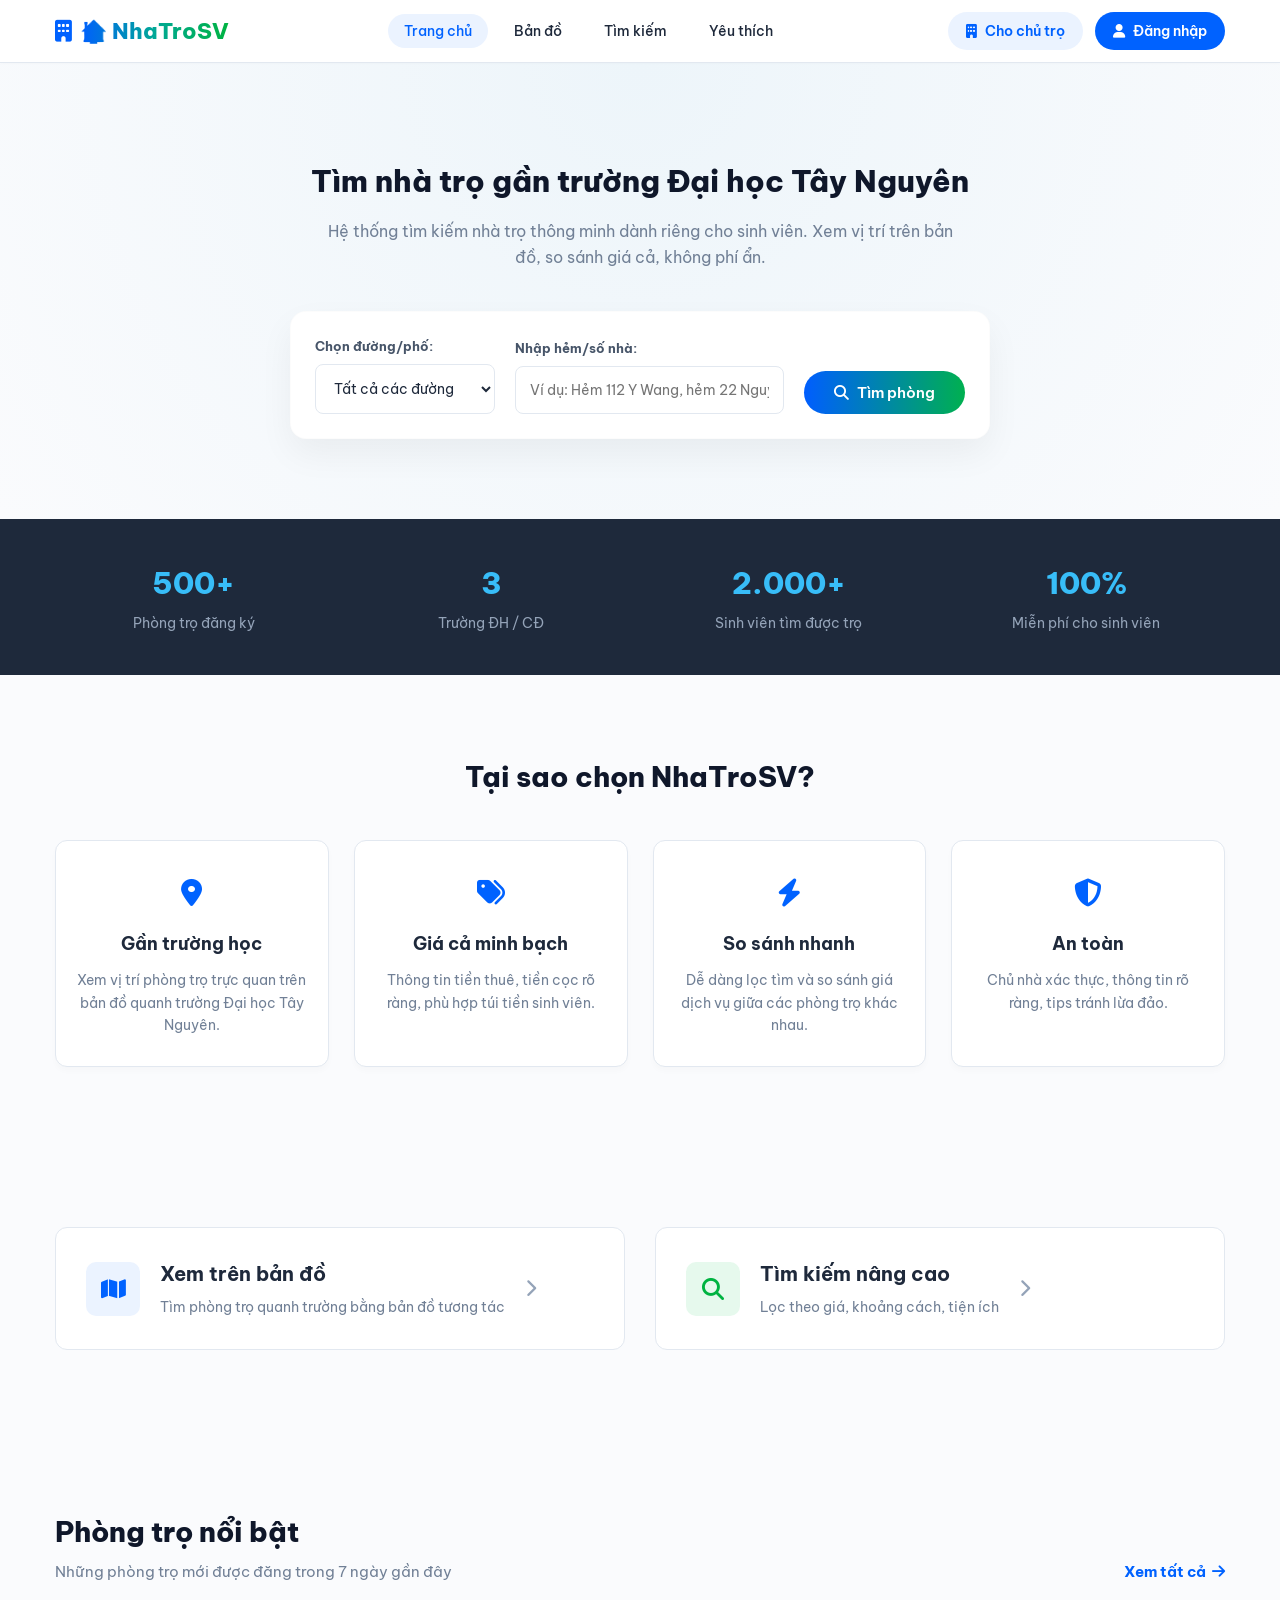
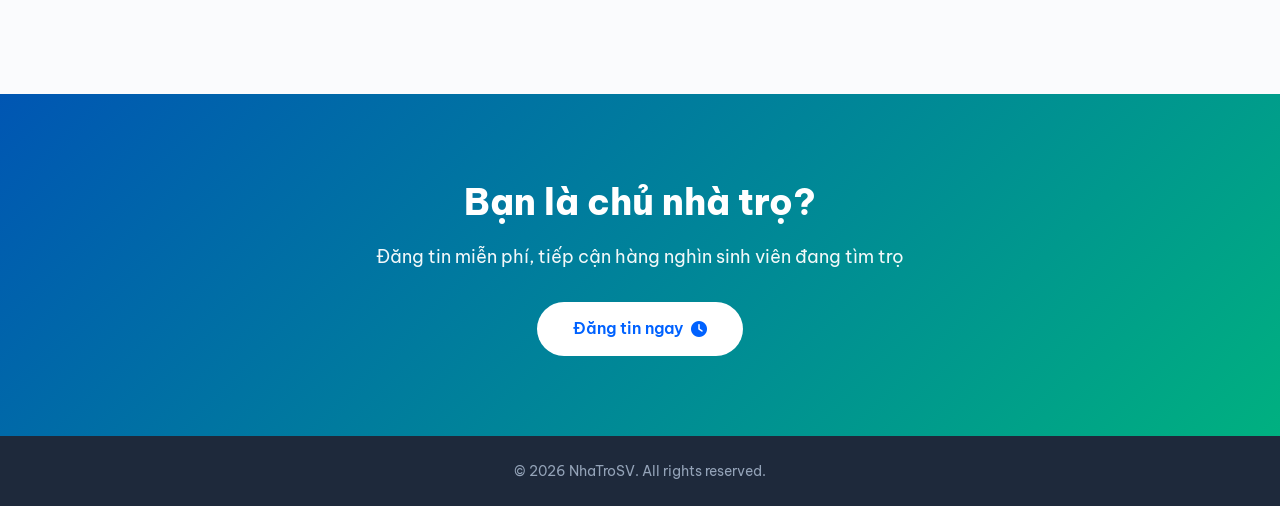
==== index.html @ 42c09016 "dua code thunghiem len github" ====
<!DOCTYPE html>
<html lang="vi">
<head>
    <meta charset="UTF-8">
    <meta name="viewport" content="width=device-width, initial-scale=1.0">
    <title>NhaTroSV - Đại học Tây Nguyên</title>
    
    <!-- Fonts & Icons -->
    <link href="https://fonts.googleapis.com/css2?family=Be+Vietnam+Pro:wght@400;500;600;700&display=swap" rel="stylesheet">
    <link rel="stylesheet" href="https://cdnjs.cloudflare.com/ajax/libs/font-awesome/6.4.0/css/all.min.css">
    
    <!-- CSS -->
    <link rel="stylesheet" href="css/style.css">
    <link rel="stylesheet" href="css/components.css">
    <link rel="stylesheet" href="css/base.css">
    <link rel="stylesheet" href="css/layout.css">
    <link rel="stylesheet" href="css/pages.css">
    
    <!-- jQuery -->
    <script src="js/jquery-4.0.0.min.js"></script>
    
    <!-- JS -->
    <script src="js/common.js"></script>
    <script src="js/index.js"></script>
</head>
<body>
    <!-- ==================== HEADER ==================== -->
    <header class="dau-trang">
        <div class="khung-chua">
            <nav class="thanh-dieu-huong">
                <!-- Logo -->
                <a href="index.html" class="logo">
                    <i class="fas fa-building"></i>
                    <span class="chu-chuyen-sac" >🏠 NhaTroSV</span>
                </a>
                
                <!-- Menu -->
                <ul class="menu">
                    <li><a href="index.html" class="menu__link active">Trang chủ</a></li>
                    <li><a href="ban-do.html" class="menu__link">Bản đồ</a></li>
                    <li><a href="tim-kiem.html" class="menu__link">Tìm kiếm</a></li>
                    <li><a href="yeu-thich.html" class="menu__link">Yêu thích</a></li>
                </ul>
                
                <!-- Actions -->
                <div class="hanh-dong">
                    <a href="chu-tro.html" class="btn btn--landlord">
                        <i class="fas fa-building"></i> Cho chủ trọ
                    </a>
                    <a href="dang-nhap.html" class="btn btn--login">
                        <i class="fas fa-user"></i> Đăng nhập
                    </a>
                </div>
                
                <!-- Mobile toggle -->
                <button class="nut-menu">
                    <i class="fas fa-bars"></i>
                </button>
            </nav>
        </div>
    </header>

    <!-- ==================== HERO SECTION ==================== -->
    <section class="vung-dau">
        <!-- Lớp phủ tạo độ trong suốt -->
        <div class="vung-dau__nen"></div>
        <div class="vung-dau__lua-chon"></div>
        
        <div class="khung-chua">
            <div class="noi-dung-chinh">
                <h1 class="tieu-de-chinh" >Tìm nhà trọ gần trường Đại học Tây Nguyên</h1>
                <p class="mo-ta-chinh"  >Hệ thống tìm kiếm nhà trọ thông minh dành riêng cho sinh viên. Xem vị trí trên bản đồ, so sánh giá cả, không phí ẩn.</p>
                
                <!-- Ô tìm kiếm nhanh -->
                <div class="tim-kiem-nhanh">
                    <div class="truong-input">
                        <label class="nhan-input">Chọn đường/phố:</label>
                        <select id="chon-duong" class="input-select">
                            <option value="all">Tất cả các đường</option>
                            <option value="Y Wang">Đường Y Wang</option>
                            <option value="Lê Duẩn">Đường Lê Duẩn</option>
                            <option value="Giải Phóng">Đường Giải Phóng</option>
                            <option value="Mai Thị Lựu">Đường Mai Thị Lựu</option>
                            <option value="Nguyễn An Ninh">Đường Nguyễn An Ninh</option>
                        </select>
                    </div>
                    
                    <div class="truong-input truong-input--rong">
                        <label class="nhan-input">Nhập hẻm/số nhà:</label>
                        <input type="text" id="nhap-hem" class="input-text" placeholder="Ví dụ: Hẻm 112 Y Wang, hẻm 22 Nguyễn An Ninh...">
                    </div>
                    
                    <button id="btn-tim" class="btn btn--chinh btn--tim">
                        <i class="fas fa-search"></i> Tìm phòng
                    </button>
                </div>
            </div>
        </div>
    </section>

    <!-- ==================== THỐNG KÊ ==================== -->
    <section class="thong-ke">
        <div class="khung-chua">
            <div class="luoi-thong-ke">
                <div class="muc-thong-ke">
                    <div class="so-lieu">500+</div>
                    <div class="chu-thich">Phòng trọ đăng ký</div>
                </div>
                <div class="muc-thong-ke">
                    <div class="so-lieu">3</div>
                    <div class="chu-thich">Trường ĐH / CĐ</div>
                </div>
                <div class="muc-thong-ke">
                    <div class="so-lieu">2.000+</div>
                    <div class="chu-thich">Sinh viên tìm được trọ</div>
                </div>
                <div class="muc-thong-ke">
                    <div class="so-lieu">100%</div>
                    <div class="chu-thich">Miễn phí cho sinh viên</div>
                </div>
            </div>
        </div>
    </section>

    <!-- ==================== TÍNH NĂNG ==================== -->
    <section class="tinh-nang">
        <div class="khung-chua">
            <h2 class="tieu-de-phan" class="chu-chuyen-sac" >Tại sao chọn NhaTroSV?</h2>
            
            <div class="luoi-tinh-nang">
                <div class="the-tinh-nang">
                    <div class="icon-tinh-nang">
                        <i class="fas fa-map-marker-alt"></i>
                    </div>
                    <h3 class="tieude-tinh-nang">Gần trường học</h3>
                    <p class="mota-tinh-nang">Xem vị trí phòng trọ trực quan trên bản đồ quanh trường Đại học Tây Nguyên.</p>
                </div>
                
                <div class="the-tinh-nang">
                    <div class="icon-tinh-nang">
                        <i class="fas fa-tags"></i>
                    </div>
                    <h3 class="tieude-tinh-nang">Giá cả minh bạch</h3>
                    <p class="mota-tinh-nang">Thông tin tiền thuê, tiền cọc rõ ràng, phù hợp túi tiền sinh viên.</p>
                </div>
                
                <div class="the-tinh-nang">
                    <div class="icon-tinh-nang">
                        <i class="fas fa-bolt"></i>
                    </div>
                    <h3 class="tieude-tinh-nang">So sánh nhanh</h3>
                    <p class="mota-tinh-nang">Dễ dàng lọc tìm và so sánh giá dịch vụ giữa các phòng trọ khác nhau.</p>
                </div>
                
                <div class="the-tinh-nang">
                    <div class="icon-tinh-nang">
                        <i class="fas fa-shield-alt"></i>
                    </div>
                    <h3 class="tieude-tinh-nang">An toàn</h3>
                    <p class="mota-tinh-nang">Chủ nhà xác thực, thông tin rõ ràng, tips tránh lừa đảo.</p>
                </div>
            </div>
        </div>
    </section>

    <!-- ==================== HÀNH ĐỘNG NHANH ==================== -->
    <section class="hanh-dong-nhanh">
        <div class="khung-chua">
            <div class="luoi-hanh-dong">
                <a href="ban-do.html" class="the-hanh-dong">
                    <div class="icon-hanh-dong icon-hanh-dong--xanh">
                        <i class="fas fa-map"></i>
                    </div>
                    <div class="noidung-hanh-dong">
                        <h3>Xem trên bản đồ</h3>
                        <p>Tìm phòng trọ quanh trường bằng bản đồ tương tác</p>
                    </div>
                    <i class="fas fa-chevron-right mui-ten"></i>
                </a>
                
                <a href="tim-kiem.html" class="the-hanh-dong">
                    <div class="icon-hanh-dong icon-hanh-dong--luc">
                        <i class="fas fa-search"></i>
                    </div>
                    <div class="noidung-hanh-dong">
                        <h3>Tìm kiếm nâng cao</h3>
                        <p>Lọc theo giá, khoảng cách, tiện ích</p>
                    </div>
                    <i class="fas fa-chevron-right mui-ten"></i>
                </a>
            </div>
        </div>
    </section>

    <!-- ==================== TRỌ MỚI XUẤT HIỆN ==================== -->
    <section class="tro-moi">
        <div class="khung-chua">
            <div class="tieu-de-vung">
                <div class="ben-trai">
                    <h2 class="tieu-de-phan" class="chu-chuyen-sac">Phòng trọ nổi bật</h2>
                    <p class="mo-ta-phan">Những phòng trọ mới được đăng trong 7 ngày gần đây</p>
                </div>
                <a href="search.html" class="xem-tat-ca">Xem tất cả <i class="fas fa-arrow-right"></i></a>
            </div>
            
            <!-- Thùng chứa danh sách phòng - sẽ được render bằng JS -->
            <div id="danh-sach-tro" class="luoi-phong"></div>
        </div>
    </section>

    <!-- ==================== CTA ==================== -->
    <section class="goi-y">
        <div class="khung-chua">
            <div class="noi-dung-goi-y">
                <h2 class="tieu-de-goi-y" class="chu-chuyen-sac">Bạn là chủ nhà trọ?</h2>
                <p class="mo-ta-goi-y">Đăng tin miễn phí, tiếp cận hàng nghìn sinh viên đang tìm trọ</p>
                <a href="chu-tro.html" class="btn btn--goi-y">
                    Đăng tin ngay <i class="fas fa-clock"></i>
                </a>
            </div>
        </div>
    </section>

    <!-- ==================== FOOTER ==================== -->
    <footer class="chan-trang">
        <div class="khung-chua">
            <p>&copy; 2026 NhaTroSV. All rights reserved.</p>
        </div>
    </footer>
</body>
</html>
---- css/components.css ----
/* Buttons */
.btn {
  display: inline-flex;
  align-items: center;
  justify-content: center;
  gap: 8px;
  padding: 8px 18px;
  border-radius: 20px; /* Bo góc tròn hẳn theo mẫu */
  font-size: 14px;
  font-weight: 600;
  text-decoration: none;
  border: none;
  cursor: pointer;
  transition: all 0.2s;
}

.btn--landlord {
  background-color: #ebf3ff;
  color: var(--mau-chu-dao);
}

.btn--landlord:hover {
  background-color: #d6e7ff;
}

.btn--login {
  background-color: var(--mau-chu-dao);
  color: var(--nen-trang);
}

.btn--login:hover {
  background-color: var(--mau-chu-dao-hover);
}

/* Nút tìm trọ dải màu Gradient */
.btn--tim {
  background: var(--chuyen-sac-nut);
  color: var(--nen-trang);
  border-radius: 30px;
  padding: 12px 30px;
  font-size: 15px;
}

/* Feature Cards */
.the-tinh-nang {
  background-color: var(--nen-trang);
  padding: 30px 20px;
  border-radius: 12px;
  box-shadow: 0 4px 6px rgba(0, 0, 0, 0.02);
  border: 1px solid var(--mau-vien);
  text-align: center;
}

.icon-tinh-nang {
  font-size: 28px;
  color: var(--mau-chu-dao);
  margin-bottom: 15px;
}

.tieude-tinh-nang {
  font-size: 18px;
  font-weight: 700;
  margin-bottom: 10px;
}

.mota-tinh-nang {
  font-size: 14px;
  color: var(--mau-chu-phu);
}

/* Action Cards */
.the-hanh-dong {
  background-color: var(--nen-trang);
  border-radius: 12px;
  padding: 30px;
  text-decoration: none;
  color: var(--mau-chu-text);
  border: 1px solid var(--mau-vien);
  display: flex;
  align-items: center;
  gap: 20px;
  transition: transform 0.2s, box-shadow 0.2s;
}

.the-hanh-dong:hover {
  transform: translateY(-2px);
  box-shadow: 0 10px 20px rgba(0, 0, 0, 0.04);
}

.icon-hanh-dong {
  width: 54px;
  height: 54px;
  border-radius: 10px;
  display: flex;
  align-items: center;
  justify-content: center;
  font-size: 22px;
}

.icon-hanh-dong--xanh {
  background-color: #ebf3ff;
  color: var(--mau-chu-dao);
}

.icon-hanh-dong--luc {
  background-color: #e6f9ed;
  color: var(--mau-xanh-la);
}

.noidung-hanh-dong h3 {
  font-size: 20px;
  font-weight: 700;
  margin-bottom: 6px;
}

.noidung-hanh-dong p {
  font-size: 14px;
  color: var(--mau-chu-phu);
}

.mui-ten {
  color: #94a3b8;
  font-size: 18px;
}

/* ==================== CARD PHÒNG TRỌ ĐÚNG MẪU 100% ==================== */
.card-phong {
  background-color: var(--nen-trang);
  border: 1px solid var(--mau-vien);
  border-radius: 12px;
  overflow: hidden;
  position: relative;
  box-shadow: 0 4px 10px rgba(0, 0, 0, 0.02);
}

.card-phong__khung-anh {
  position: relative;
  height: 200px;
  background-color: #e2e8f0;
}

.card-phong__anh-nen {
  width: 100%;
  height: 100%;
  object-fit: cover;
}

.card-phong__nhan {
  position: absolute;
  top: 12px;
  left: 12px;
  background-color: #00c853;
  color: white;
  padding: 4px 10px;
  border-radius: 20px;
  font-size: 11px;
  font-weight: bold;
}

.card-phong__yeu-thich {
  position: absolute;
  top: 12px;
  right: 12px;
  width: 36px;
  height: 36px;
  background: white;
  border-radius: 50%;
  display: flex;
  align-items: center;
  justify-content: center;
  border: none;
  cursor: pointer;
  box-shadow: 0 2px 4px rgba(0,0,0,0.1);
  color: #a0aec0;
}

.card-phong__yeu-thich:hover {
  color: #e53e3e;
}

.card-phong__noi-dung {
  padding: 20px;
}

.card-phong__dong-dau {
  display: flex;
  justify-content: space-between;
  align-items: flex-start;
  margin-bottom: 8px;
}

.card-phong__tieu-de {
  font-size: 16px;
  font-weight: 700;
  color: var(--mau-chu-text);
  flex: 1;
  white-space: nowrap;
  overflow: hidden;
  text-overflow: ellipsis;
}

.card-phong__danh-gia {
  color: #f59e0b;
  font-weight: bold;
  font-size: 14px;
  margin-left: 10px;
}

.card-phong__dia-chi {
  font-size: 13px;
  color: var(--mau-chu-phu);
  margin-bottom: 12px;
}

.card-phong__thông-so {
  display: flex;
  gap: 15px;
  font-size: 13px;
  color: var(--mau-chu-phu);
  margin-bottom: 15px;
}

.card-phong__vach-ngan {
  border: none;
  border-top: 1px solid #edf2f7;
  margin-bottom: 15px;
}

.card-phong__dong-gia {
  display: flex;
  justify-content: space-between;
  align-items: center;
  margin-bottom: 5px;
}

.card-phong__nhan-gia {
  font-size: 13px;
  color: var(--mau-chu-phu);
}

.card-phong__so-tien {
  font-size: 18px;
  font-weight: bold;
  color: var(--mau-chu-dao);
}

.card-phong__uoc-tinh {
  display: flex;
  justify-content: space-between;
  font-size: 12px;
  color: var(--mau-chu-phu);
}
---- css/base.css ----
:root {
  --mau-chu-dao: #0062ff;
  --mau-xanh-la: #00b341;
  --mau-chu-text: #1e293b;
  --mau-chu-phu: #718096;
  --nen-nhap: #f8fafc;
  --nen-trang: #ffffff;
  --mau-vien: #e2e8f0;
  /* Dải màu chuyển sắc giống mockup */
  --chuyen-sac-nut: linear-gradient(to right, #005eff, #00b050);
  --chuyen-sac-cta: linear-gradient(135deg, #0056b3, #00b080);
}

* {
  box-sizing: border-box;
  margin: 0;
  padding: 0;
  font-family: 'Be Vietnam Pro', sans-serif;
}

body {
  background-color: #fafbfd;
  color: var(--mau-chu-text);
  line-height: 1.6;
}
---- css/layout.css ----
.khung-chua {
  width: 100%;
  max-width: 1200px;
  margin: 0 auto;
  padding: 0 15px;
}

/* Header */
.dau-trang {
  background-color: var(--nen-trang);
  box-shadow: 0 1px 3px rgba(0, 0, 0, 0.02);
  border-bottom: 1px solid var(--mau-vien);
  position: sticky;
  top: 0;
  z-index: 1000;
}

.thanh-dieu-huong {
  display: flex;
  justify-content: space-between;
  align-items: center;
  padding: 12px 0;
}

.thanh-dieu-huong .logo {
  display: flex;
  align-items: center;
  gap: 8px;
  font-size: 22px;
  font-weight: 700;
  color: var(--mau-chu-dao);
  text-decoration: none;
}

.menu {
  display: flex;
  list-style: none;
  gap: 10px;
  align-items: center;
}

.menu__link {
  text-decoration: none;
  color: var(--mau-chu-text);
  font-size: 14px;
  font-weight: 500;
  padding: 8px 16px;
  border-radius: 20px;
  transition: all 0.2s;
}

.menu__link:hover {
  color: var(--mau-chu-dao);
}

/* Tab đang hoạt động giống ảnh mẫu (màu xanh dương nhạt) */
.menu__link.active {
  background-color: #ebf3ff;
  color: var(--mau-chu-dao);
}

.hanh-dong {
  display: flex;
  gap: 12px;
}

.nut-menu {
  display: none;
  background: none;
  border: none;
  font-size: 20px;
  cursor: pointer;
}

/* Footer */
.chan-trang {
  background-color: #1e293b;
  color: #94a3b8;
  padding: 24px 0;
  text-align: center;
  font-size: 14px;
}
---- css/pages.css ----
/* Vùng đầu (Hero) */
.vung-dau {
  background: radial-gradient(circle at top, #edf5fa 0%, #fafbfd 100%);
  padding: 100px 0 80px 0;
  text-align: center;
}

.tieu-de-chinh {
  font-size: 30px; /* Tăng kích thước chữ tiêu đề lớn */
  font-weight: 800;
  color: #0f172a;
  margin-bottom: 20px;
  line-height: 1.2;
}

/* Hiệu ứng chuyển sắc cho chữ giống hệt mockup */
.chu-chuyen-sac {
  background: linear-gradient(to right, #005eff, #00a896, #00b341);
  -webkit-background-clip: text;
  -webkit-text-fill-color: transparent;
  font-weight: 800;
}

.mo-ta-chinh {
  font-size: 16px;
  color: var(--mau-chu-phu);
  max-width: 650px;
  margin: 0 auto 40px auto;
}

/* Khung tìm kiếm nhanh cao cấp */
.tim-kiem-nhanh {
  background-color: var(--nen-trang);
  padding: 24px;
  border-radius: 16px;
  box-shadow: 0 15px 35px rgba(0, 0, 0, 0.05); /* Tạo bóng đổ sâu và mềm */
  max-width: 700px;
  margin: 0 auto;
  display: flex;
  align-items: flex-end;
  gap: 20px;
  border: 1px solid rgba(0, 0, 0, 0.01);
}

.truong-input {
  flex: 1;
  text-align: left;
}

.truong-input--rong {
  flex: 1.5;
}

.nhan-input {
  font-size: 13px;
  font-weight: 700;
  color: #475569;
  display: block;
  margin-bottom: 8px;
}

.input-select, .input-text {
  width: 100%;
  padding: 14px;
  border: 1px solid var(--mau-vien);
  border-radius: 8px;
  font-size: 14px;
  background-color: var(--nen-trang);
  outline: none;
  color: var(--mau-chu-text);
  transition: border-color 0.2s;
}

.input-select:focus, .input-text:focus {
  border-color: var(--mau-chu-dao);
}

/* Thống kê */
.thong-ke {
  background-color: #1e293b;
  color: var(--nen-trang);
  padding: 40px 0;
}

.luoi-thong-ke {
  display: grid;
  grid-template-columns: repeat(4, 1fr);
  gap: 20px;
  text-align: center;
}

.so-lieu {
  font-size: 30px;
  font-weight: 800;
  color: #38bdf8;
  margin-bottom: 5px;
}

.chu-thich {
  font-size: 14px;
  color: #94a3b8;
}

/* Các vùng lưới */
.tinh-nang, .hanh-dong-nhanh, .tro-moi {
  padding: 80px 0;
}

.tieu-de-phan {
  font-size: 28px;
  font-weight: 800;
  text-align: center;
  margin-bottom: 40px;
  color: #0f172a;
}

.luoi-tinh-nang {
  display: grid;
  grid-template-columns: repeat(4, 1fr);
  gap: 25px;
}

.luoi-hanh-dong {
  display: grid;
  grid-template-columns: 1fr 1fr;
  gap: 30px;
}

.luoi-phong {
  display: grid;
  grid-template-columns: repeat(3, 1fr);
  gap: 25px;
}

.tieu-de-vung {
  display: flex;
  justify-content: space-between;
  align-items: flex-end;
  margin-bottom: 30px;
}

.tieu-de-vung .tieu-de-phan {
  text-align: left;
  margin-bottom: 5px;
}

.mo-ta-phan {
  font-size: 15px;
  color: var(--mau-chu-phu);
}

.xem-tat-ca {
  text-decoration: none;
  color: var(--mau-chu-dao);
  font-weight: 700;
  font-size: 15px;
  display: flex;
  align-items: center;
  gap: 6px;
}

/* CTA chủ trọ */
.goi-y {
  background: var(--chuyen-sac-cta);
  color: var(--nen-trang);
  padding: 80px 0;
  text-align: center;
}

.tieu-de-goi-y {
  font-size: 36px;
  font-weight: 800;
  margin-bottom: 12px;
}

.mo-ta-goi-y {
  font-size: 18px;
  margin-bottom: 30px;
  opacity: 0.95;
}

.btn--goi-y {
  background-color: var(--nen-trang);
  color: var(--mau-chu-dao);
  padding: 14px 36px;
  border-radius: 30px;
  font-size: 16px;
}

.btn--goi-y:hover {
  transform: scale(1.03);
}

/* ==================== VÙNG ĐĂNG NHẬP / ĐĂNG KÝ ==================== */

/* Khung chính */
.vung-dang-nhap {
    margin-top: 70px;
    flex: 1;
    display: flex;
    flex-direction: column;
    align-items: center;
    justify-content: center;
    padding: 40px 20px;
    background: #f9fafb;
    min-height: calc(100vh - 70px);
}

/* Logo giữa */
.logo-giua {
    display: flex;
    flex-direction: column;
    align-items: center;
    gap: 10px;
    margin-bottom: 25px;
}

.khung-logo {
    background: linear-gradient(135deg, #0284c7, #00917c);
    color: white;
    width: 60px;
    height: 60px;
    border-radius: 14px;
    display: flex;
    align-items: center;
    justify-content: center;
    font-size: 28px;
    box-shadow: 0 6px 12px rgba(0, 145, 124, 0.25);
}

.logo-giua h2 {
    font-size: 26px;
    color: #0f172a;
    font-weight: 800;
}

/* Thẻ form */
.the-form {
    background: #ffffff;
    width: 100%;
    max-width: 440px;
    padding: 40px;
    border-radius: 18px;
    box-shadow: 0 12px 32px rgba(0, 0, 0, 0.06);
    display: none; /* Ẩn mặc định */
}

.the-form.active {
    display: block;
    animation: hien-ra 0.4s ease;
}

@keyframes hien-ra {
    from {
        opacity: 0;
        transform: translateY(12px);
    }
    to {
        opacity: 1;
        transform: translateY(0);
    }
}

.the-form h3 {
    font-size: 28px;
    text-align: center;
    color: #1e293b;
    margin-bottom: 8px;
    font-weight: 800;
}

.mo-ta-form {
    text-align: center;
    color: #64748b;
    font-size: 15px;
    margin-bottom: 30px;
}

/* Nhóm input */
.nhom-input {
    margin-bottom: 18px;
}

.nhom-input label {
    display: block;
    font-size: 14px;
    font-weight: 600;
    color: #334155;
    margin-bottom: 8px;
}

/* Bao input bọc ngoài input */
.bao-input {
    position: relative;
    display: flex;
    align-items: center;
}

.icon-input {
    position: absolute;
    left: 14px;
    color: #94a3b8;
    font-size: 16px;
    z-index: 1;
}

.bao-input input {
    width: 100%;
    padding: 14px 14px 14px 44px;
    border: 1px solid #cbd5e1;
    border-radius: 10px;
    font-size: 15px;
    outline: none;
    transition: border-color 0.2s, box-shadow 0.2s;
    background: #ffffff;
}

.bao-input input:focus {
    border-color: #0284c7;
    box-shadow: 0 0 0 3px rgba(2, 132, 199, 0.1);
}

.bao-input input::placeholder {
    color: #94a3b8;
}

/* Nút bấm chính */
.nut-bam-chinh {
    width: 100%;
    padding: 14px;
    border: none;
    border-radius: 10px;
    font-size: 16px;
    font-weight: 700;
    color: white;
    cursor: pointer;
    transition: opacity 0.2s, transform 0.2s;
    margin-top: 8px;
    background: linear-gradient(to right, #0284c7, #00917c);
}

.nut-bam-chinh:hover {
    opacity: 0.92;
    transform: translateY(-1px);
}

/* Đường phân cách */
.duong-phan-cach {
    text-align: center;
    margin: 24px 0;
    position: relative;
}

.duong-phan-cach::before {
    content: "";
    position: absolute;
    top: 50%;
    left: 0;
    right: 0;
    height: 1px;
    background-color: #e2e8f0;
    z-index: 1;
}

.duong-phan-cach span {
    background-color: white;
    padding: 0 12px;
    font-size: 13px;
    color: #94a3b8;
    position: relative;
    z-index: 2;
}

/* Chuyển đổi */
.chuyen-dong {
    text-align: center;
    font-size: 14px;
    color: #64748b;
}

.chuyen-dong a {
    color: #0284c7;
    text-decoration: none;
    font-weight: 700;
}

.chuyen-dong a:hover {
    text-decoration: underline;
}

/* ==================== RESPONSIVE ==================== */
@media (max-width: 480px) {
    .the-form {
        padding: 30px 24px;
        border-radius: 16px;
    }
    
    .khung-logo {
        width: 54px;
        height: 54px;
        font-size: 24px;
    }
    
    .the-form h3 {
        font-size: 24px;
    }
    
    .logo-giua h2 {
        font-size: 22px;
    }
}
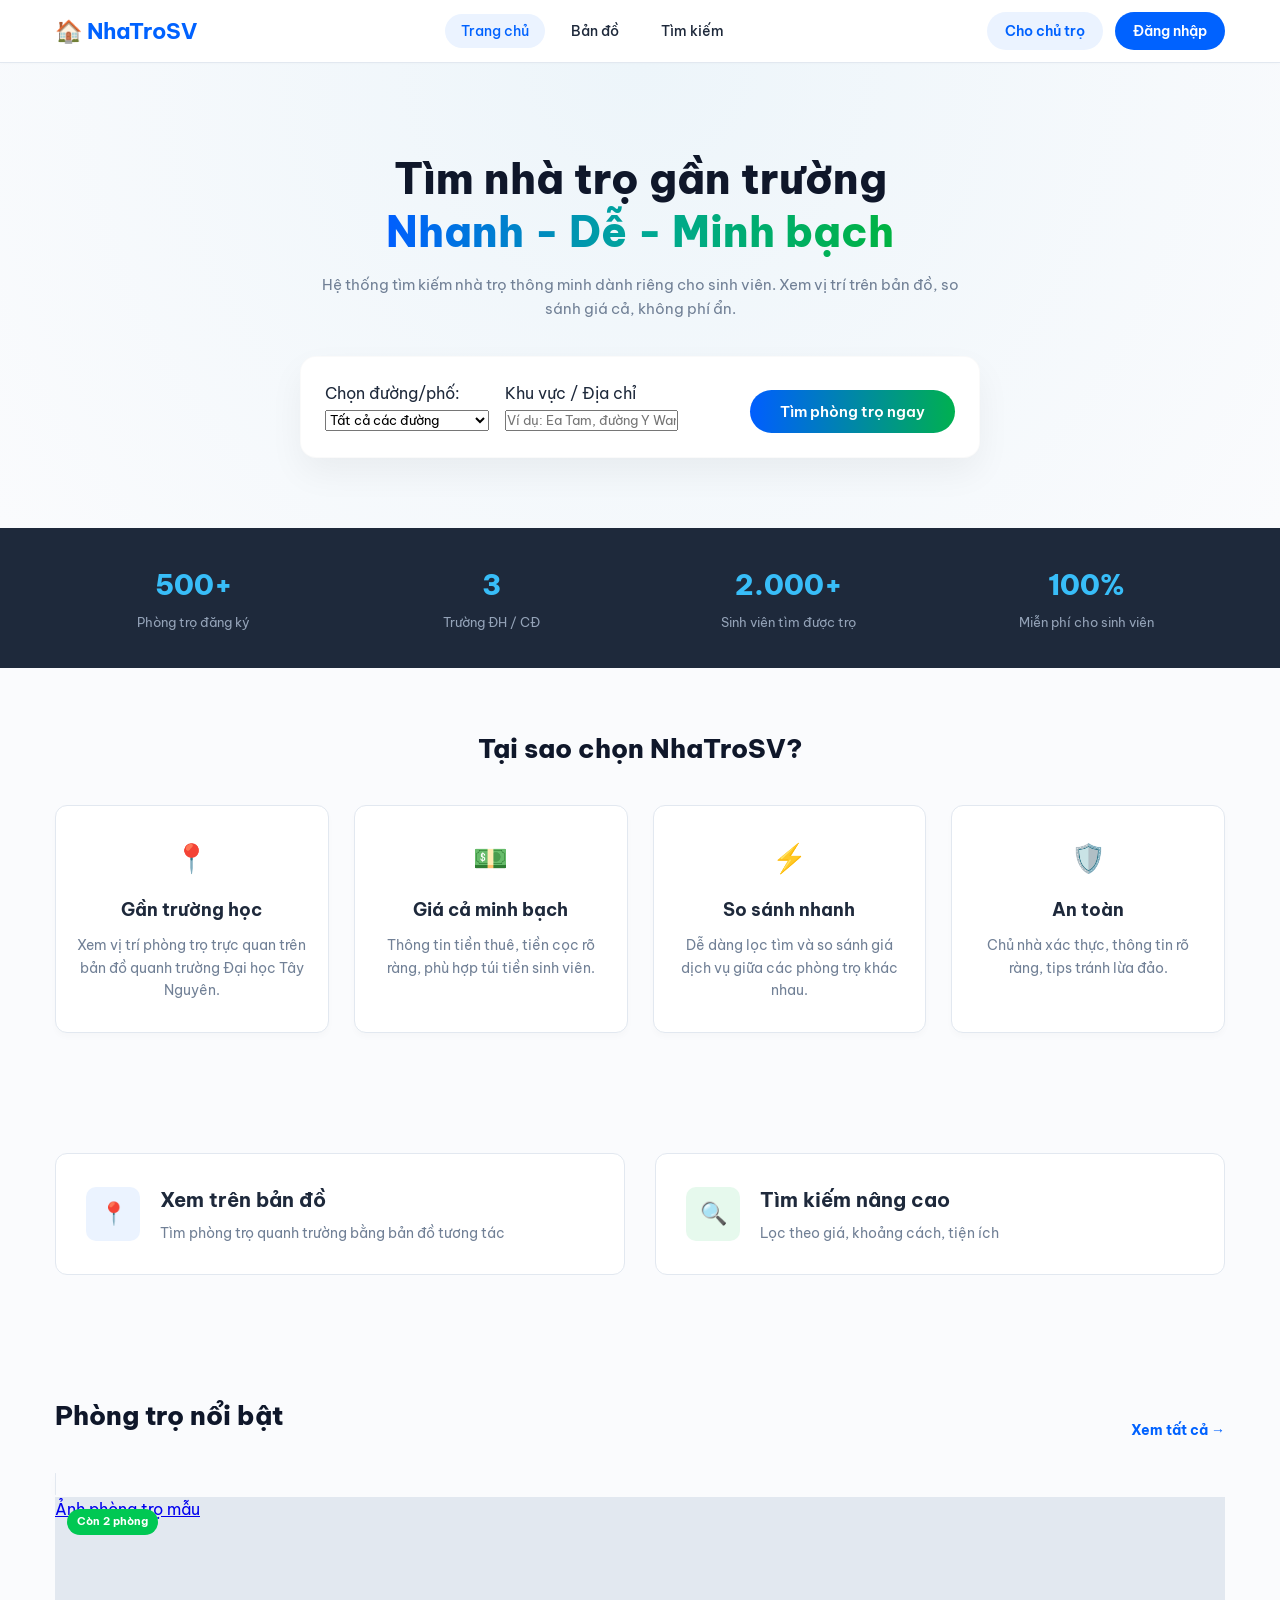
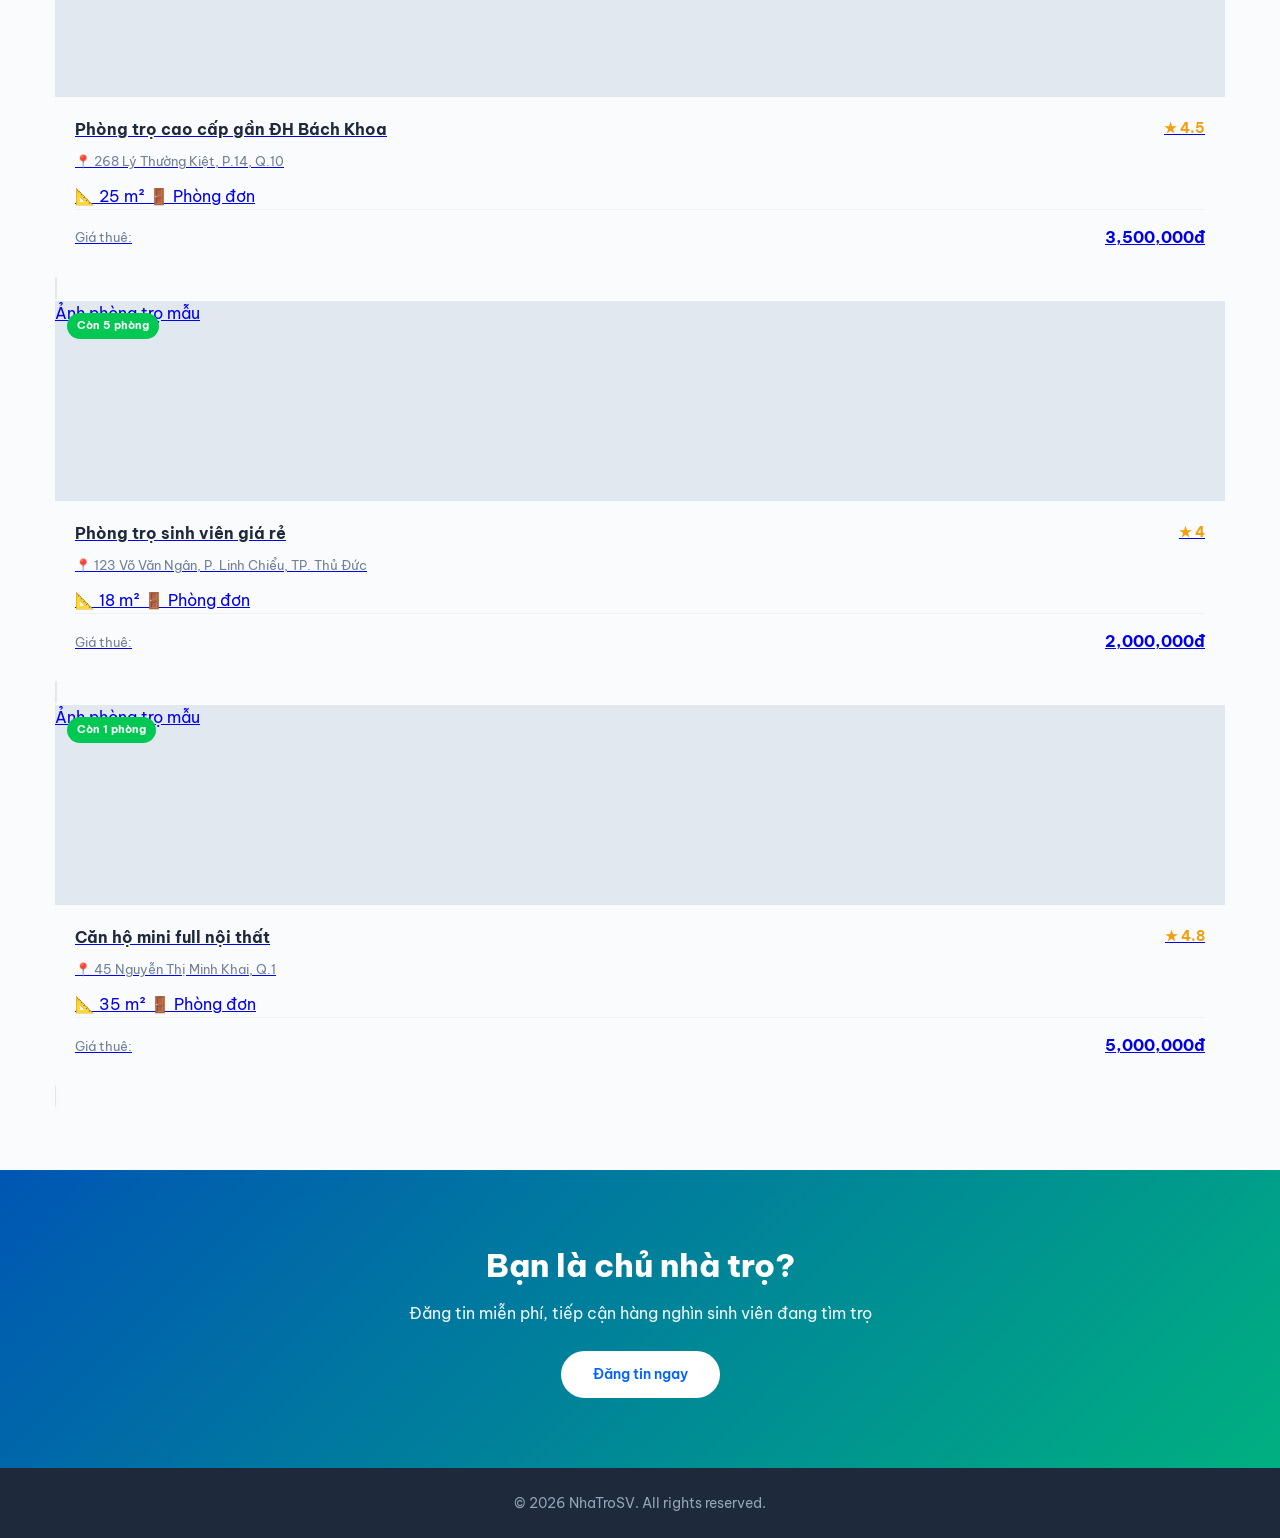
==== commit 6afda3a7: "update code moi nhat tu vs code" ====
--- a/index.html
+++ b/index.html
@@ -5,23 +5,19 @@
     <meta name="viewport" content="width=device-width, initial-scale=1.0">
     <title>NhaTroSV - Đại học Tây Nguyên</title>
     
-    <!-- Fonts & Icons -->
+    <!-- Fonts -->
     <link href="https://fonts.googleapis.com/css2?family=Be+Vietnam+Pro:wght@400;500;600;700&display=swap" rel="stylesheet">
-    <link rel="stylesheet" href="https://cdnjs.cloudflare.com/ajax/libs/font-awesome/6.4.0/css/all.min.css">
+        
+    <!-- CSS liên kết theo đúng thư mục của bạn -->
+    <link rel="stylesheet" href="css/main.css">
+ 
     
-    <!-- CSS -->
-    <link rel="stylesheet" href="css/style.css">
-    <link rel="stylesheet" href="css/components.css">
-    <link rel="stylesheet" href="css/base.css">
-    <link rel="stylesheet" href="css/layout.css">
-    <link rel="stylesheet" href="css/pages.css">
-    
-    <!-- jQuery -->
-    <script src="js/jquery-4.0.0.min.js"></script>
+    <!-- jQuery cơ bản -->
+    <script src="https://code.jquery.com/jquery-3.6.0.min.js"></script>
     
     <!-- JS -->
-    <script src="js/common.js"></script>
-    <script src="js/index.js"></script>
+    <script src="js/main.js"></script>
+    <script src="js/data.js"></script>
 </head>
 <body>
     <!-- ==================== HEADER ==================== -->
@@ -30,8 +26,7 @@
             <nav class="thanh-dieu-huong">
                 <!-- Logo -->
                 <a href="index.html" class="logo">
-                    <i class="fas fa-building"></i>
-                    <span class="chu-chuyen-sac" >🏠 NhaTroSV</span>
+                    <span>🏠 NhaTroSV</span>
                 </a>
                 
                 <!-- Menu -->
@@ -39,37 +34,26 @@
                     <li><a href="index.html" class="menu__link active">Trang chủ</a></li>
                     <li><a href="ban-do.html" class="menu__link">Bản đồ</a></li>
                     <li><a href="tim-kiem.html" class="menu__link">Tìm kiếm</a></li>
-                    <li><a href="yeu-thich.html" class="menu__link">Yêu thích</a></li>
                 </ul>
                 
                 <!-- Actions -->
                 <div class="hanh-dong">
-                    <a href="chu-tro.html" class="btn btn--landlord">
-                        <i class="fas fa-building"></i> Cho chủ trọ
-                    </a>
-                    <a href="dang-nhap.html" class="btn btn--login">
-                        <i class="fas fa-user"></i> Đăng nhập
-                    </a>
+                    <a href="dang-tin.html" class="btn btn--landlord">Cho chủ trọ</a>
+                    <a href="dang-nhap.html" class="btn btn--login">Đăng nhập</a>
                 </div>
-                
-                <!-- Mobile toggle -->
-                <button class="nut-menu">
-                    <i class="fas fa-bars"></i>
-                </button>
             </nav>
         </div>
     </header>
 
     <!-- ==================== HERO SECTION ==================== -->
     <section class="vung-dau">
-        <!-- Lớp phủ tạo độ trong suốt -->
-        <div class="vung-dau__nen"></div>
-        <div class="vung-dau__lua-chon"></div>
-        
         <div class="khung-chua">
             <div class="noi-dung-chinh">
-                <h1 class="tieu-de-chinh" >Tìm nhà trọ gần trường Đại học Tây Nguyên</h1>
-                <p class="mo-ta-chinh"  >Hệ thống tìm kiếm nhà trọ thông minh dành riêng cho sinh viên. Xem vị trí trên bản đồ, so sánh giá cả, không phí ẩn.</p>
+                <h1 class="tieu-de-chinh">
+                    Tìm nhà trọ gần trường <br>
+                    <span class="chu-chuyen-sac">Nhanh - Dễ - Minh bạch</span>
+                </h1>
+                <p class="mo-ta-chinh">Hệ thống tìm kiếm nhà trọ thông minh dành riêng cho sinh viên. Xem vị trí trên bản đồ, so sánh giá cả, không phí ẩn.</p>
                 
                 <!-- Ô tìm kiếm nhanh -->
                 <div class="tim-kiem-nhanh">
@@ -85,14 +69,13 @@
                         </select>
                     </div>
                     
+                    
                     <div class="truong-input truong-input--rong">
-                        <label class="nhan-input">Nhập hẻm/số nhà:</label>
-                        <input type="text" id="nhap-hem" class="input-text" placeholder="Ví dụ: Hẻm 112 Y Wang, hẻm 22 Nguyễn An Ninh...">
+                        <label class="nhan-input">Khu vực / Địa chỉ</label>
+                        <input type="text" id="nhap-hem" class="input-text" placeholder="Ví dụ: Ea Tam, đường Y Wang, Lê Duẩn...">
                     </div>
                     
-                    <button id="btn-tim" class="btn btn--chinh btn--tim">
-                        <i class="fas fa-search"></i> Tìm phòng
-                    </button>
+                    <button id="btn-tim" class="btn btn--chinh btn--tim">Tìm phòng trọ ngay</button>
                 </div>
             </div>
         </div>
@@ -125,37 +108,29 @@
     <!-- ==================== TÍNH NĂNG ==================== -->
     <section class="tinh-nang">
         <div class="khung-chua">
-            <h2 class="tieu-de-phan" class="chu-chuyen-sac" >Tại sao chọn NhaTroSV?</h2>
+            <h2 class="tieu-de-phan">Tại sao chọn NhaTroSV?</h2>
             
             <div class="luoi-tinh-nang">
                 <div class="the-tinh-nang">
-                    <div class="icon-tinh-nang">
-                        <i class="fas fa-map-marker-alt"></i>
-                    </div>
+                    <div class="icon-tinh-nang icon-tinh-nang--xanh">📍</div>
                     <h3 class="tieude-tinh-nang">Gần trường học</h3>
                     <p class="mota-tinh-nang">Xem vị trí phòng trọ trực quan trên bản đồ quanh trường Đại học Tây Nguyên.</p>
                 </div>
                 
                 <div class="the-tinh-nang">
-                    <div class="icon-tinh-nang">
-                        <i class="fas fa-tags"></i>
-                    </div>
+                    <div class="icon-tinh-nang icon-tinh-nang--vang">💵</div>
                     <h3 class="tieude-tinh-nang">Giá cả minh bạch</h3>
                     <p class="mota-tinh-nang">Thông tin tiền thuê, tiền cọc rõ ràng, phù hợp túi tiền sinh viên.</p>
                 </div>
                 
                 <div class="the-tinh-nang">
-                    <div class="icon-tinh-nang">
-                        <i class="fas fa-bolt"></i>
-                    </div>
+                    <div class="icon-tinh-nang icon-tinh-nang--tim">⚡</div>
                     <h3 class="tieude-tinh-nang">So sánh nhanh</h3>
                     <p class="mota-tinh-nang">Dễ dàng lọc tìm và so sánh giá dịch vụ giữa các phòng trọ khác nhau.</p>
                 </div>
                 
                 <div class="the-tinh-nang">
-                    <div class="icon-tinh-nang">
-                        <i class="fas fa-shield-alt"></i>
-                    </div>
+                    <div class="icon-tinh-nang icon-tinh-nang--cam">🛡️</div>
                     <h3 class="tieude-tinh-nang">An toàn</h3>
                     <p class="mota-tinh-nang">Chủ nhà xác thực, thông tin rõ ràng, tips tránh lừa đảo.</p>
                 </div>
@@ -168,25 +143,19 @@
         <div class="khung-chua">
             <div class="luoi-hanh-dong">
                 <a href="ban-do.html" class="the-hanh-dong">
-                    <div class="icon-hanh-dong icon-hanh-dong--xanh">
-                        <i class="fas fa-map"></i>
-                    </div>
+                    <div class="icon-hanh-dong icon-hanh-dong--xanh">📍</div>
                     <div class="noidung-hanh-dong">
                         <h3>Xem trên bản đồ</h3>
                         <p>Tìm phòng trọ quanh trường bằng bản đồ tương tác</p>
                     </div>
-                    <i class="fas fa-chevron-right mui-ten"></i>
                 </a>
                 
                 <a href="tim-kiem.html" class="the-hanh-dong">
-                    <div class="icon-hanh-dong icon-hanh-dong--luc">
-                        <i class="fas fa-search"></i>
-                    </div>
+                    <div class="icon-hanh-dong icon-hanh-dong--luc">🔍</div>
                     <div class="noidung-hanh-dong">
                         <h3>Tìm kiếm nâng cao</h3>
                         <p>Lọc theo giá, khoảng cách, tiện ích</p>
                     </div>
-                    <i class="fas fa-chevron-right mui-ten"></i>
                 </a>
             </div>
         </div>
@@ -197,10 +166,9 @@
         <div class="khung-chua">
             <div class="tieu-de-vung">
                 <div class="ben-trai">
-                    <h2 class="tieu-de-phan" class="chu-chuyen-sac">Phòng trọ nổi bật</h2>
-                    <p class="mo-ta-phan">Những phòng trọ mới được đăng trong 7 ngày gần đây</p>
+                    <h2 class="tieu-de-phan">Phòng trọ nổi bật</h2>
                 </div>
-                <a href="search.html" class="xem-tat-ca">Xem tất cả <i class="fas fa-arrow-right"></i></a>
+                <a href="tim-kiem.html" class="xem-tat-ca">Xem tất cả →</a>
             </div>
             
             <!-- Thùng chứa danh sách phòng - sẽ được render bằng JS -->
@@ -212,11 +180,9 @@
     <section class="goi-y">
         <div class="khung-chua">
             <div class="noi-dung-goi-y">
-                <h2 class="tieu-de-goi-y" class="chu-chuyen-sac">Bạn là chủ nhà trọ?</h2>
+                <h2 class="tieu-de-goi-y">Bạn là chủ nhà trọ?</h2>
                 <p class="mo-ta-goi-y">Đăng tin miễn phí, tiếp cận hàng nghìn sinh viên đang tìm trọ</p>
-                <a href="chu-tro.html" class="btn btn--goi-y">
-                    Đăng tin ngay <i class="fas fa-clock"></i>
-                </a>
+                <a href="dang-tin.html" class="btn btn--goi-y">Đăng tin ngay</a>
             </div>
         </div>
     </section>
--- a/css/main.css
+++ b/css/main.css
@@ -0,0 +1,7 @@
+/* Nhập các module CSS theo đúng thứ tự ưu tiên */
+@import url('base.css');
+@import url('layout.css');
+@import url('components.css');
+@import url('pages.css');
+
+/* (Tùy chọn) Viết các tùy biến nhanh khác của toàn trang web tại đây nếu có */
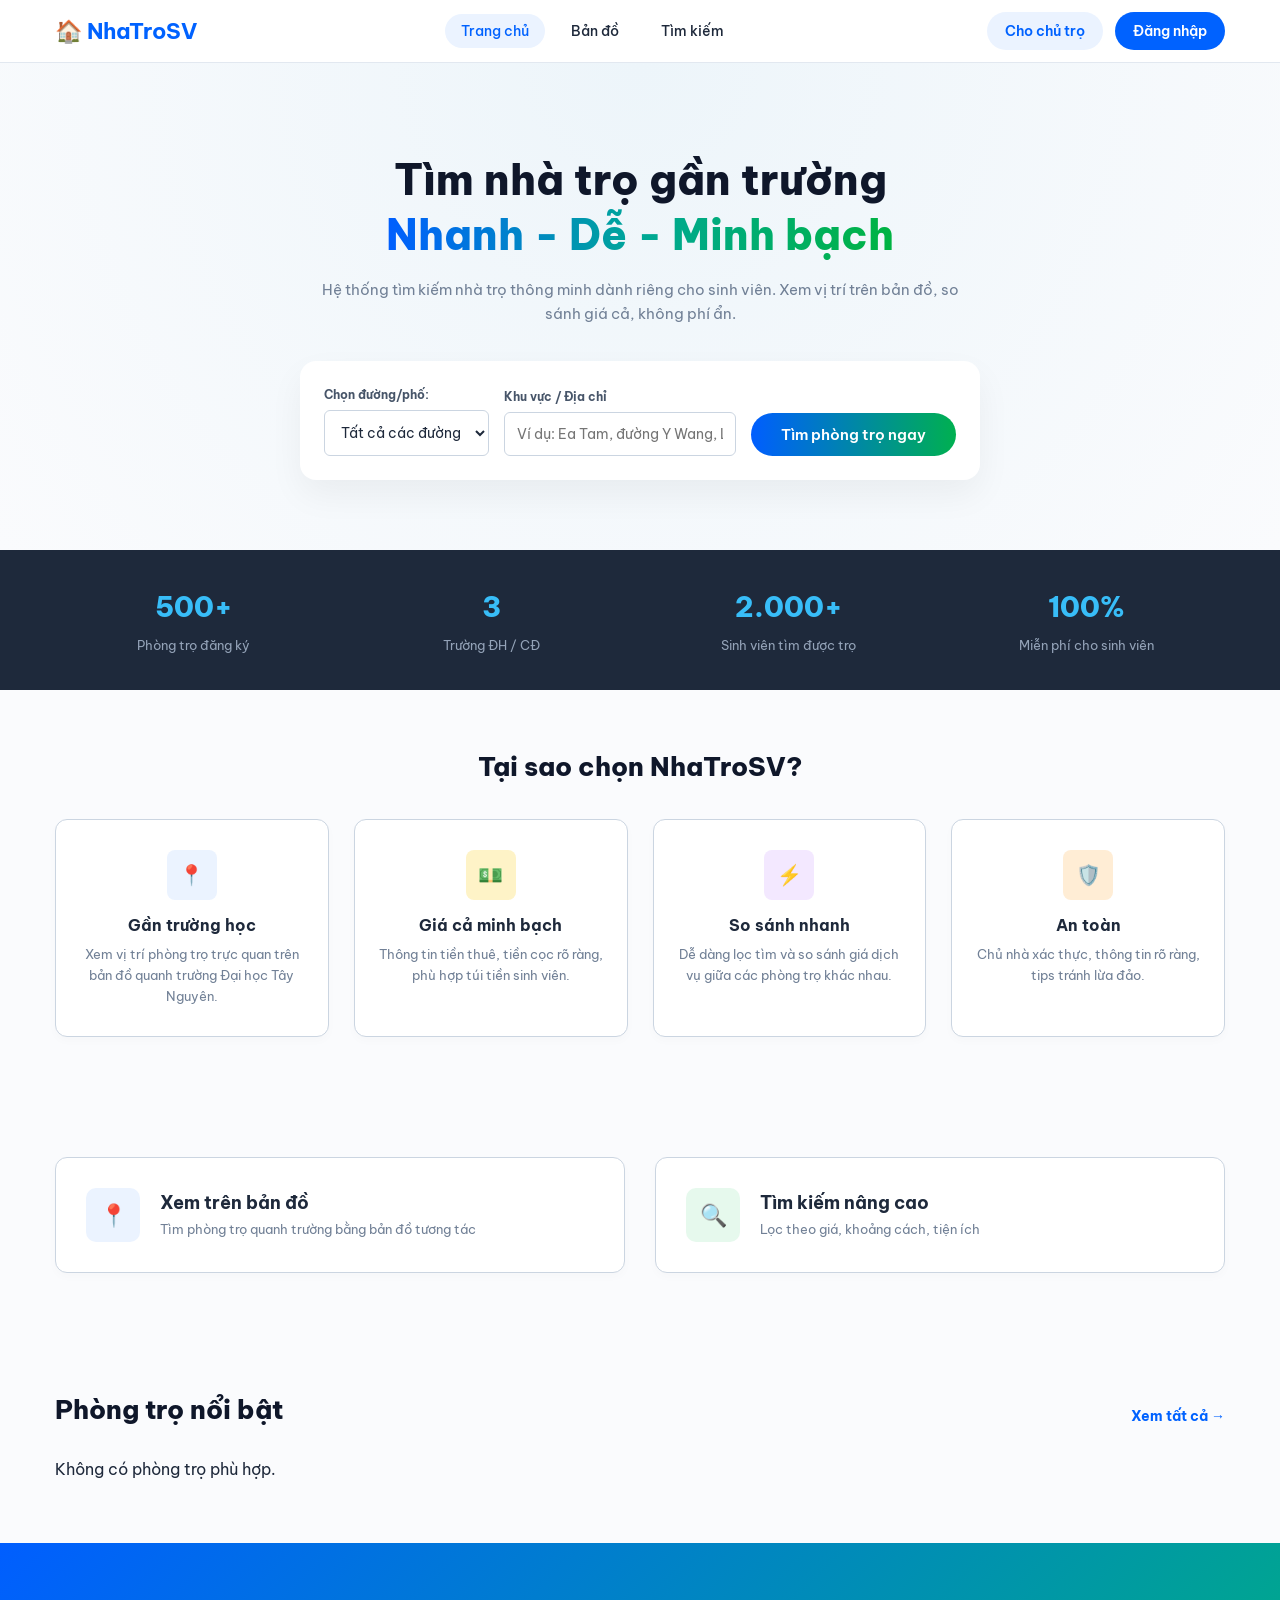
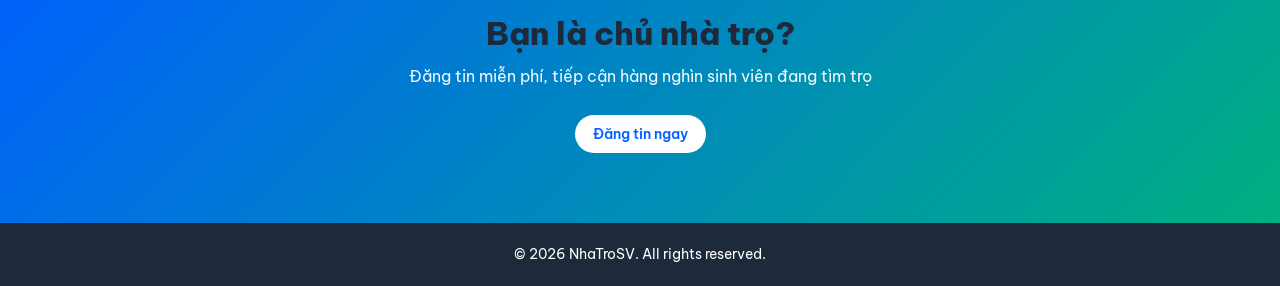
==== commit b9ab492a: "fix" ====
--- a/index.html
+++ b/index.html
@@ -2,7 +2,6 @@
 <html lang="vi">
 <head>
     <meta charset="UTF-8">
-    <meta name="viewport" content="width=device-width, initial-scale=1.0">
     <title>NhaTroSV - Đại học Tây Nguyên</title>
     
     <!-- Fonts -->
@@ -37,7 +36,7 @@
                 </ul>
                 
                 <!-- Actions -->
-                <div class="hanh-dong">
+                <div class="hanh-dong" id="vung-hanh-dong">
                     <a href="dang-tin.html" class="btn btn--landlord">Cho chủ trọ</a>
                     <a href="dang-nhap.html" class="btn btn--login">Đăng nhập</a>
                 </div>
@@ -171,8 +170,32 @@
                 <a href="tim-kiem.html" class="xem-tat-ca">Xem tất cả →</a>
             </div>
             
-            <!-- Thùng chứa danh sách phòng - sẽ được render bằng JS -->
-            <div id="danh-sach-tro" class="luoi-phong"></div>
+            <!-- Thùng chứa danh sách phòng trọ nổi bật -->
+            <div id="danh-sach-tro" class="luoi-phong"></div> 
+
+            <!-- THẺ MẪU CARD PHÒNG TĨNH -->
+            <template id="mau-card-phong">
+                <a href="#" class="card-phong">
+                    <div class="card-phong__khung-anh">
+                        <div class="card-phong__nhan">Còn phòng</div>
+                        <img class="card-phong__anh-that" src="" alt="ảnh phòng">
+                        <div class="room-image-placeholder">Ảnh phòng trọ mẫu</div>
+                    </div>
+                    <div class="card-phong__noi-dung">
+                        <h3 class="card-phong__tieu-de">Tiêu đề</h3>
+                        <p class="card-phong__dia-chi">📍 Địa chỉ</p>
+                        <div class="card-phong__thong-so">
+                            <span class="card-phong-dien-tich">📐 0 m²</span>
+                            <span class="card-phong-loai-phong">🚪 Phòng đơn</span>
+                        </div>
+                        <div class="card-phong__vach-ngan"></div>
+                        <div class="card-phong__dong-gia">
+                            <span class="card-phong__nhan-gia">Giá thuê:</span>
+                            <strong class="card-phong__gia">0đ</strong>
+                        </div>
+                    </div>
+                </a>
+            </template>
         </div>
     </section>
 
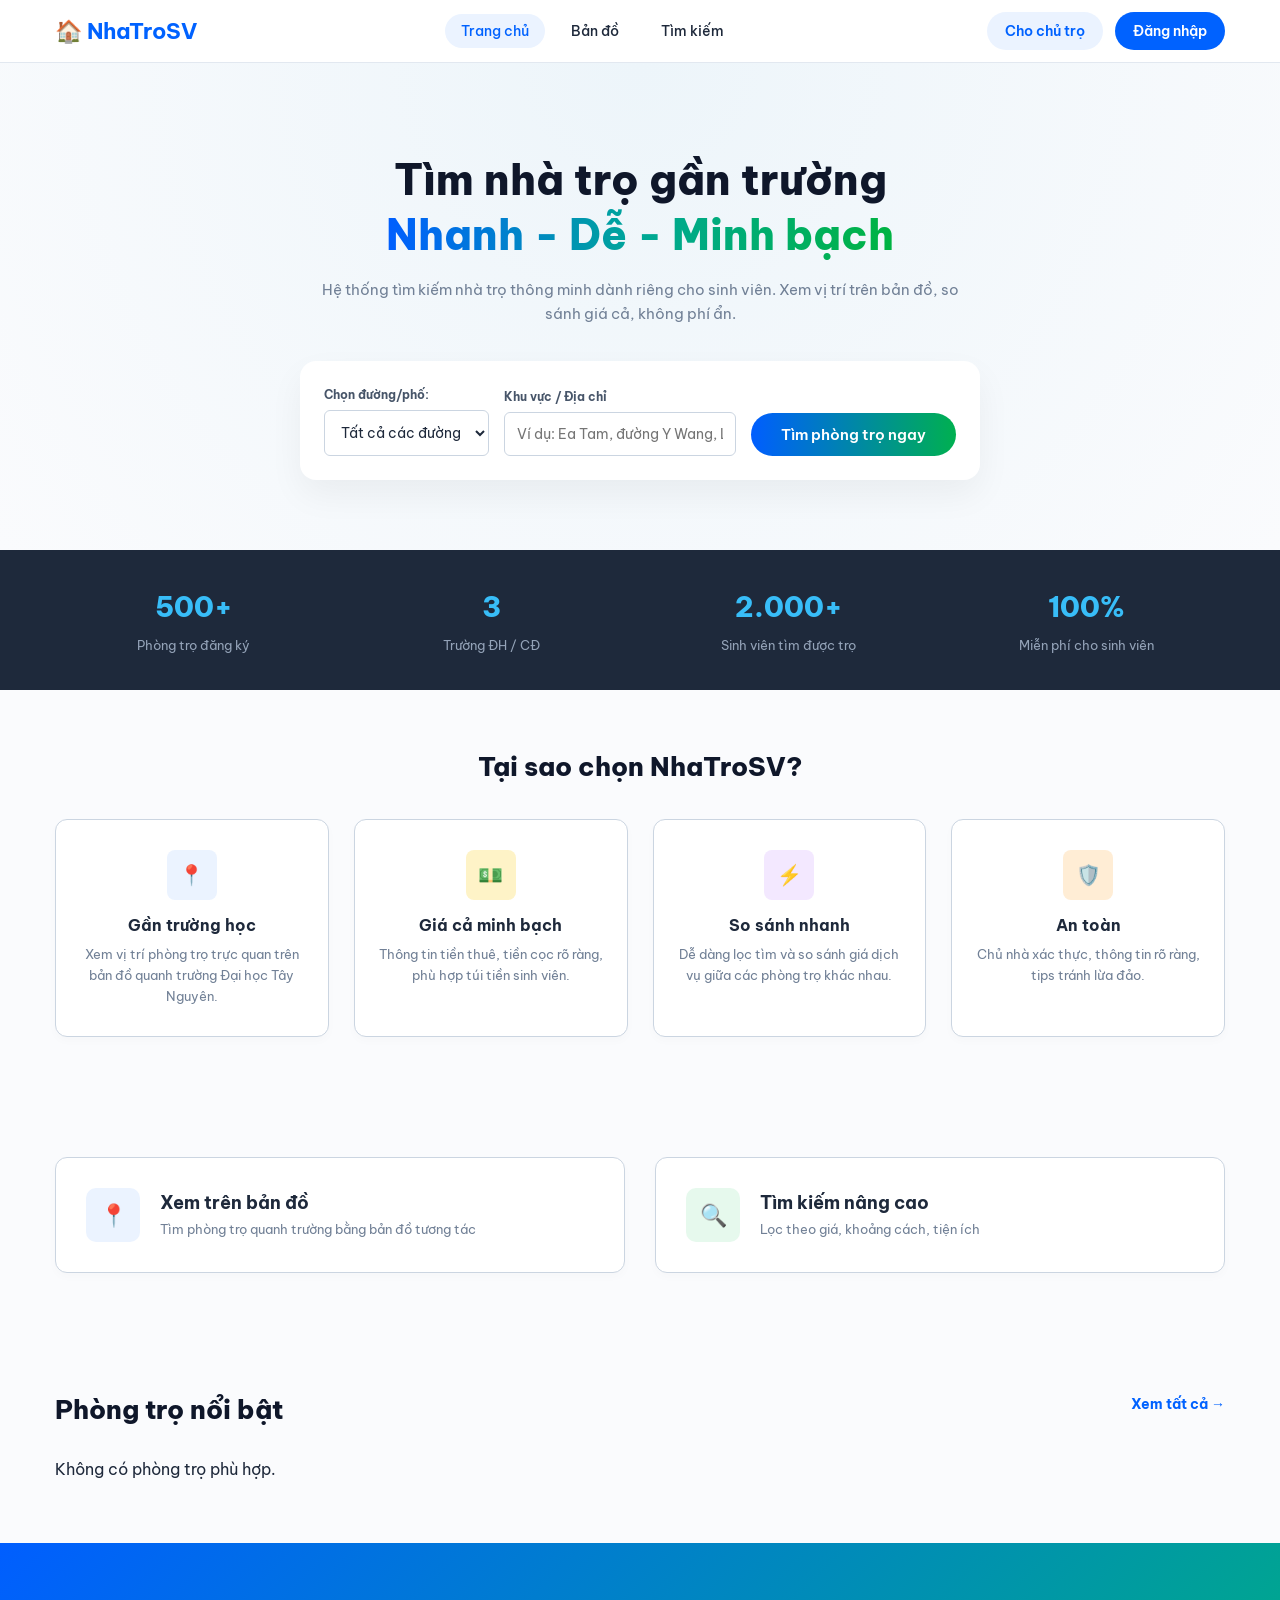
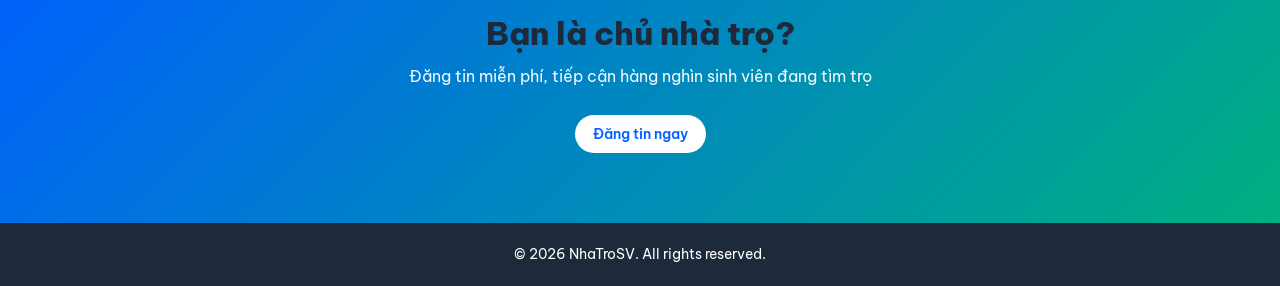
==== commit d009ef7e: "`Updated CSS files with minor changes`" ====
--- a/index.html
+++ b/index.html
@@ -172,8 +172,7 @@
             
             <!-- Thùng chứa danh sách phòng trọ nổi bật -->
             <div id="danh-sach-tro" class="luoi-phong"></div> 
-
-            <!-- THẺ MẪU CARD PHÒNG TĨNH -->
+            <!-- THẺ CARD PHÒNG TĨNH -->
             <template id="mau-card-phong">
                 <a href="#" class="card-phong">
                     <div class="card-phong__khung-anh">
